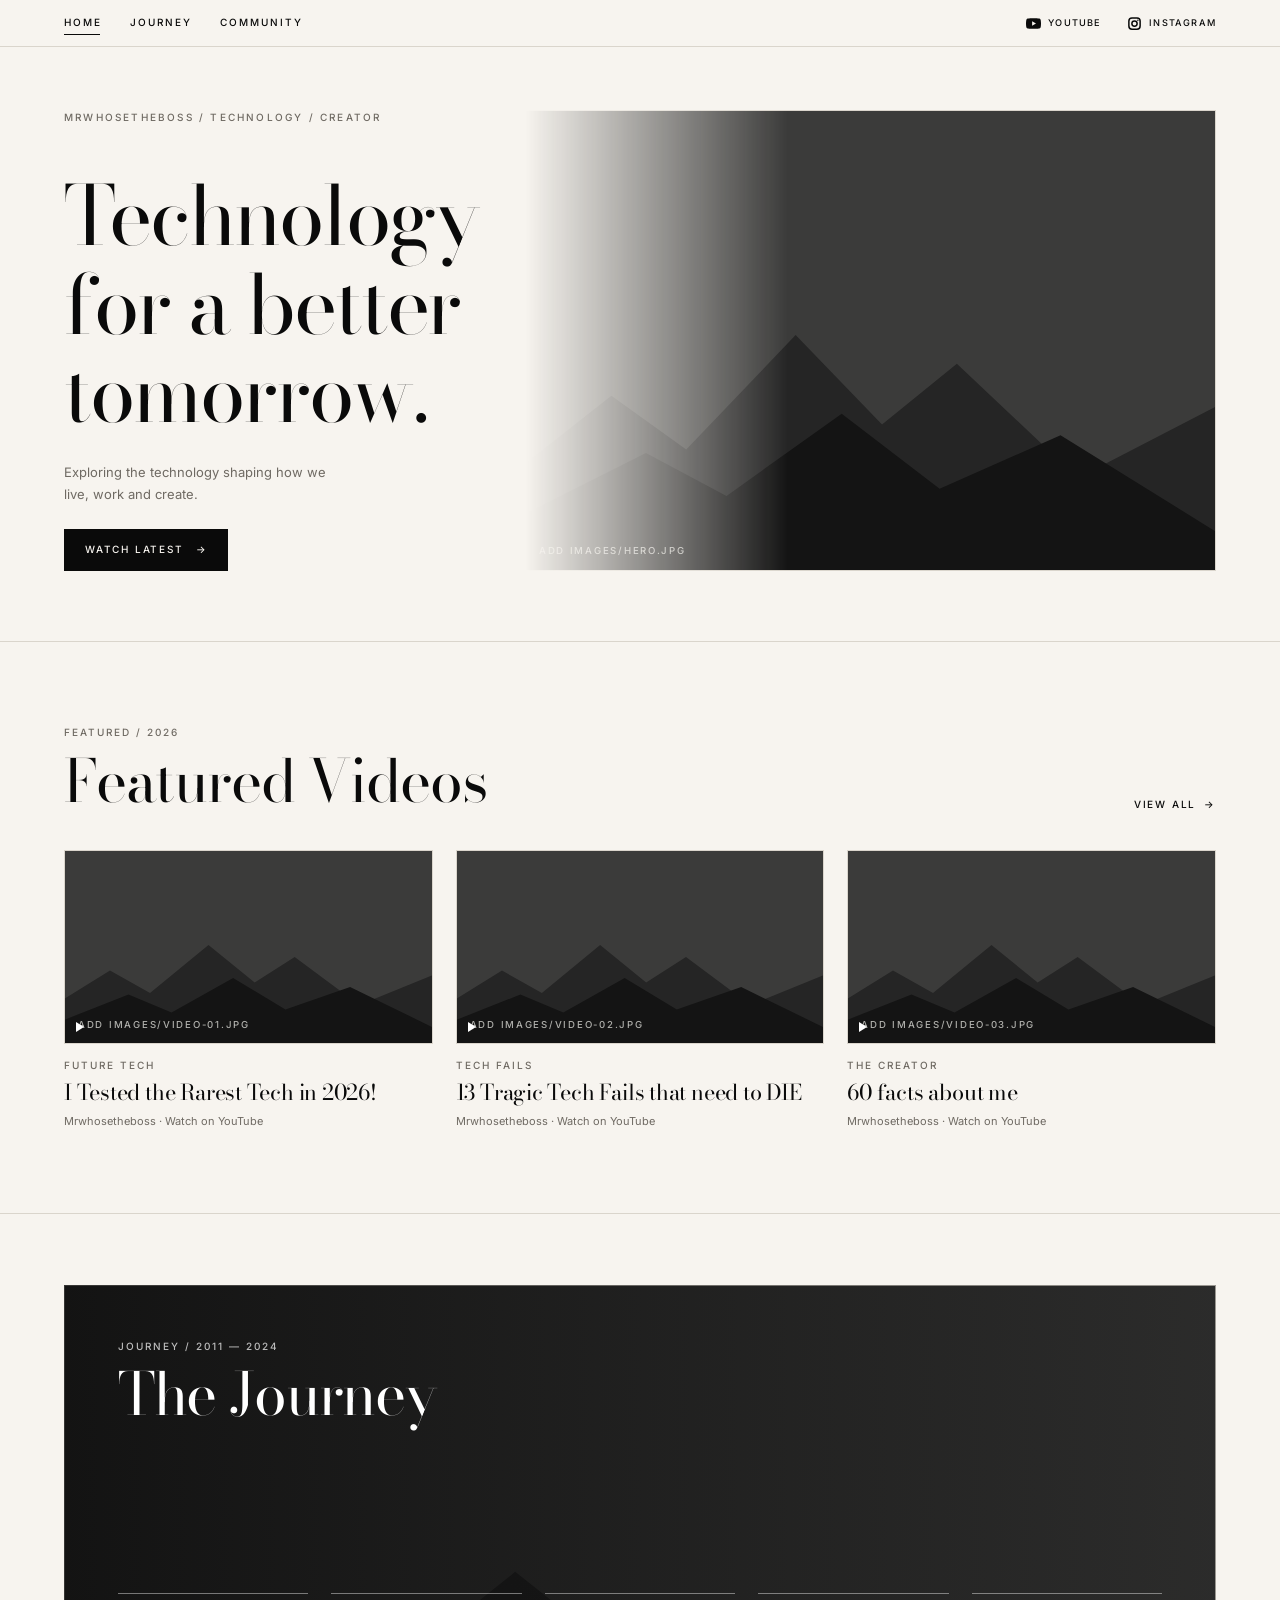
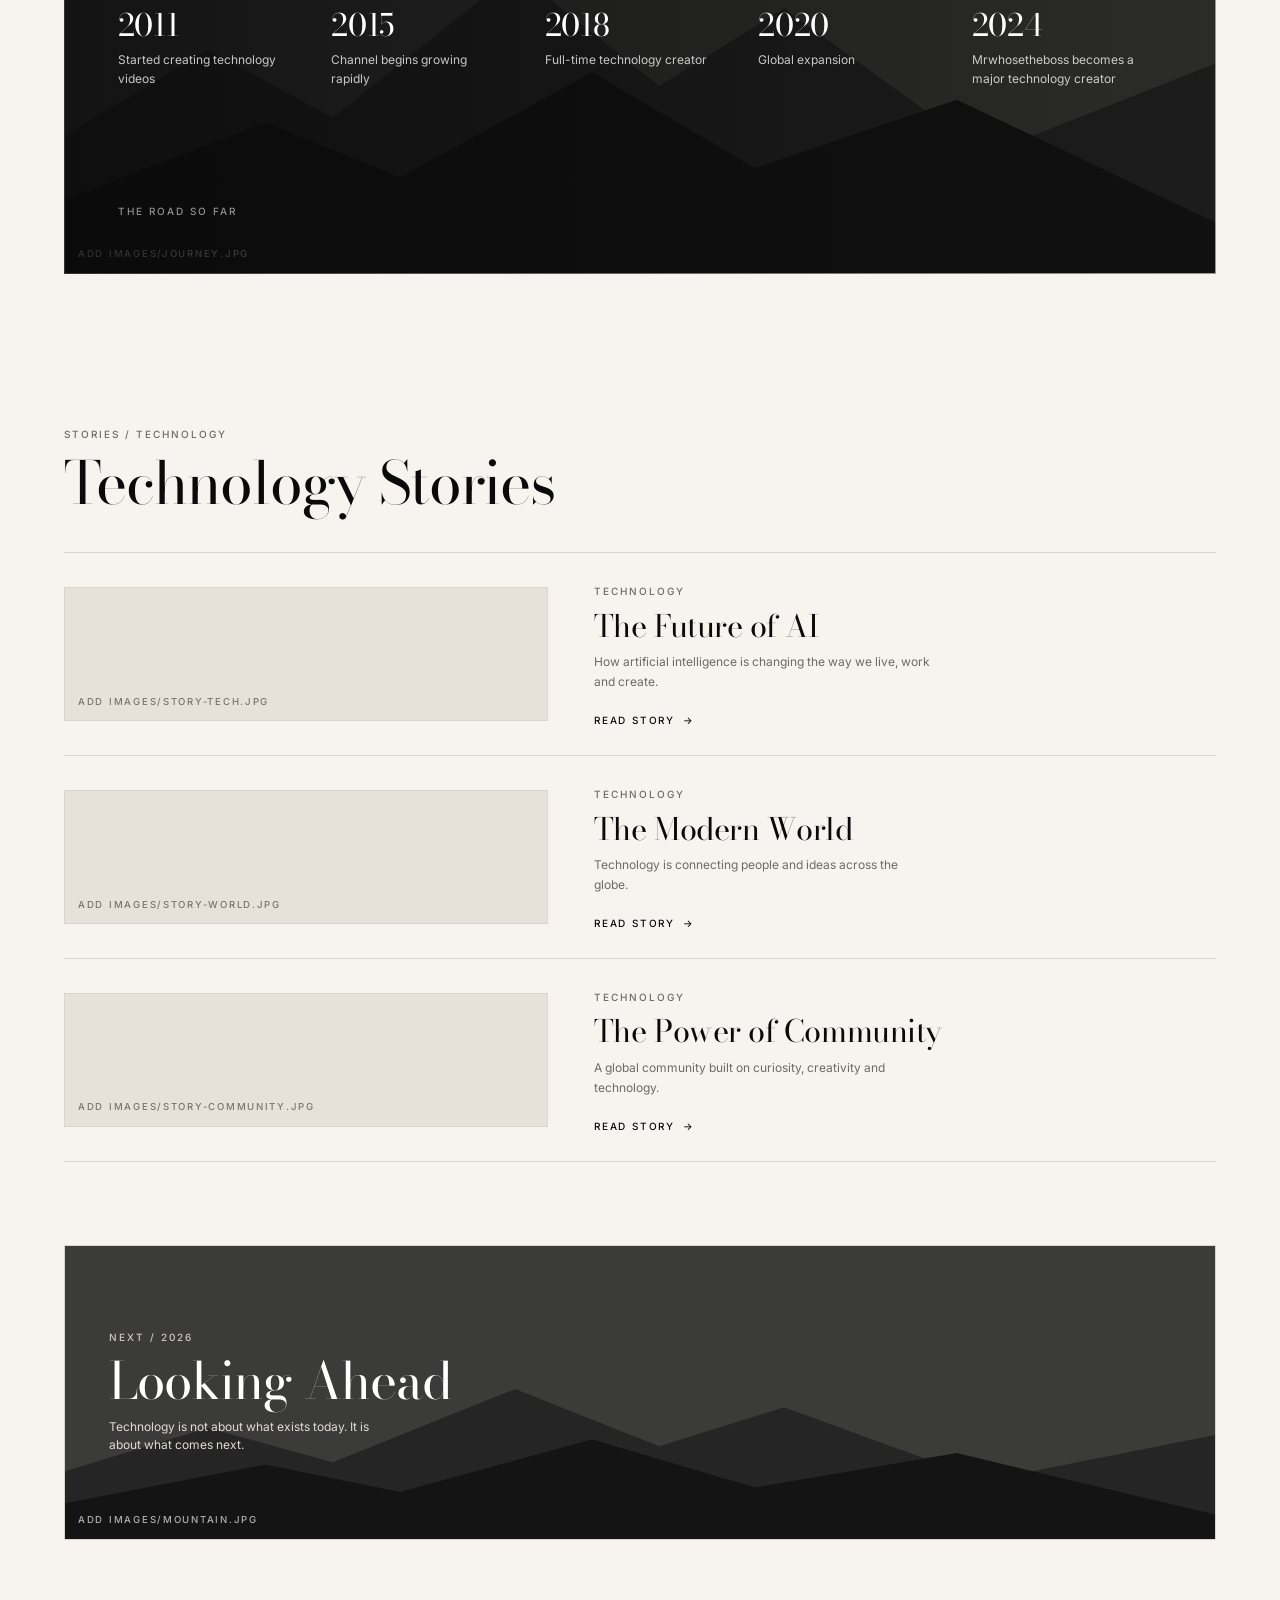
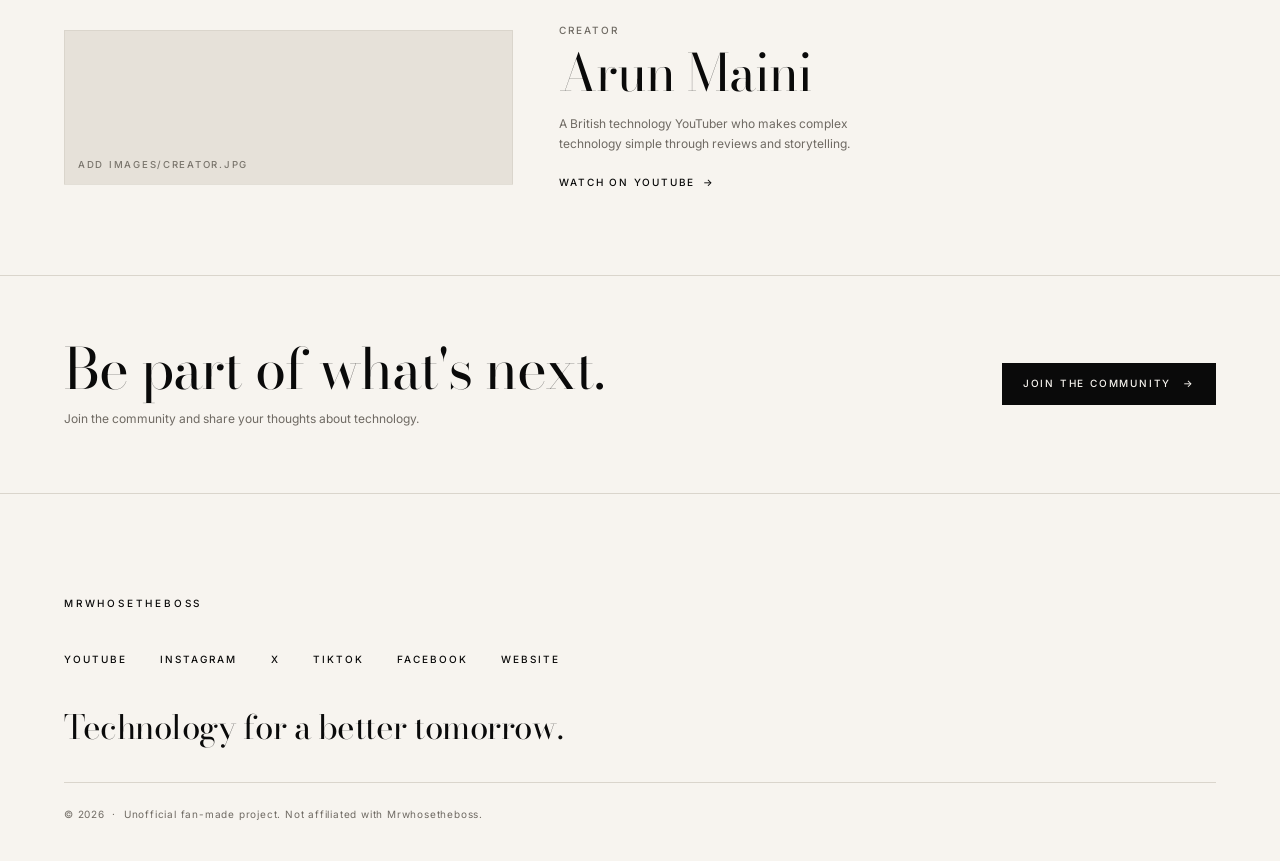
==== index.html @ d8d571d9 "Initial frontend" ====
<!DOCTYPE html>
<html lang="en">
<head>
  <meta charset="UTF-8">
  <meta name="viewport" content="width=device-width, initial-scale=1">
  <title>MRWHOSETHEBOSS — Technology for a better tomorrow</title>
  <meta name="description" content="An unofficial fan/community website celebrating technology creator Arun Maini (Mrwhosetheboss).">
  <link rel="preconnect" href="https://fonts.googleapis.com">
  <link rel="preconnect" href="https://fonts.gstatic.com" crossorigin>
  <link rel="stylesheet" href="https://fonts.googleapis.com/css2?family=Bodoni+Moda:ital,opsz,wght@0,6..96,400;0,6..96,500;1,6..96,400&family=Inter:wght@400;500;600&display=swap">
  <link rel="stylesheet" href="css/style.css">
  <script>
    document.documentElement.classList.add('js');
    /* Safety net: if the main script never runs, show the content instead of leaving it hidden. */
    setTimeout(function () { if (!window.__revealReady) document.documentElement.classList.remove('js'); }, 3000);
  </script>
  <script src="js/script.js" defer></script>
</head>
<body>
  <a class="skip" href="#main">Skip to content</a>

  <header class="site-header">
    <div class="wrap header-inner">
      <nav class="nav-links" aria-label="Primary">
        <a class="reveal-up" style="--d:0" href="index.html" aria-current="page">Home</a>
        <a class="reveal-up" style="--d:.08" href="index.html#journey">Journey</a>
        <a class="reveal-up" style="--d:.16" href="community.html">Community</a>
      </nav>
      <div class="header-social reveal-up" style="--d:.2" aria-label="Mrwhosetheboss social links">
        <a class="header-social-link" href="https://www.youtube.com/@Mrwhosetheboss" target="_blank" rel="noopener noreferrer" aria-label="Mrwhosetheboss on YouTube">
          <svg class="social-icon youtube-icon" viewBox="0 0 24 24" aria-hidden="true"><path d="M23.5 6.2a3 3 0 0 0-2.1-2.1C19.5 3.5 12 3.5 12 3.5s-7.5 0-9.4.6A3 3 0 0 0 .5 6.2 31.8 31.8 0 0 0 0 12a31.8 31.8 0 0 0 .5 5.8 3 3 0 0 0 2.1 2.1c1.9.6 9.4.6 9.4.6s7.5 0 9.4-.6a3 3 0 0 0 2.1-2.1A31.8 31.8 0 0 0 24 12a31.8 31.8 0 0 0-.5-5.8Z"/><path class="icon-cutout" d="m9.75 15.5 6.25-3.5-6.25-3.5v7Z"/></svg>
          <span>YouTube</span>
        </a>
        <a class="header-social-link" href="https://www.instagram.com/mrwhosetheboss/" target="_blank" rel="noopener noreferrer" aria-label="Mrwhosetheboss on Instagram">
          <svg class="social-icon instagram-icon" viewBox="0 0 24 24" aria-hidden="true"><rect x="3" y="3" width="18" height="18" rx="5"/><circle cx="12" cy="12" r="4.2"/><circle cx="17.4" cy="6.7" r="1.15" class="icon-dot"/></svg>
          <span>Instagram</span>
        </a>
      </div>
    </div>
  </header>

  <main id="main">
    <!-- HERO -->
    <section class="hero" aria-labelledby="hero-title">
      <div class="wrap hero-grid">
        <div class="hero-copy">
          <p class="meta reveal-up" style="--d:.25">Mrwhosetheboss / Technology / Creator</p>
          <div>
            <h1 class="display reveal-lines" id="hero-title" style="--d:.35">
              <span class="line" style="--l:0"><span>Technology</span></span>
              <span class="line" style="--l:1"><span>for a better</span></span>
              <span class="line" style="--l:2"><span>tomorrow.</span></span>
            </h1>
            <p class="small reveal-up" style="--d:.8">Exploring the technology shaping how we live, work and create.</p>
            <a class="btn reveal-up" style="--d:.95" href="https://www.youtube.com/@Mrwhosetheboss/videos" target="_blank" rel="noopener noreferrer">Watch latest <span class="arr" aria-hidden="true">→</span></a>
          </div>
        </div>
        <figure class="hero-media reveal-hero" style="--d:.55">
          <div class="img-box" data-fallback="dark" data-label="Add images/hero.jpg">
            <img src="images/hero.jpg" alt="Arun Maini looking out over a mountain landscape" width="1500" height="1000" fetchpriority="high">
          </div>
        </figure>
      </div>
    </section>

    <!-- FEATURED VIDEOS -->
    <section class="section rule" aria-labelledby="featured-title">
      <div class="wrap">
        <div class="head-row reveal-up">
          <div>
            <p class="meta">Featured / 2026</p>
            <h2 class="sec-title" id="featured-title">Featured Videos</h2>
          </div>
          <a class="more" href="https://www.youtube.com/@Mrwhosetheboss/videos" target="_blank" rel="noopener noreferrer">View all <span class="arr" aria-hidden="true">→</span></a>
        </div>
        <!-- Thumbnails: put your own files at images/video-01..03.jpg to override. If a local file is missing, the official YouTube thumbnail for the linked video is used. -->
        <div class="vgrid reveal-stagger">
          <a class="vcard" href="https://www.youtube.com/watch?v=UjRWQND6_ro" target="_blank" rel="noopener noreferrer">
            <div class="img-box thumb" data-fallback="dark" data-label="Add images/video-01.jpg"><img src="images/video-01.jpg" data-remote="https://i.ytimg.com/vi/UjRWQND6_ro/maxresdefault.jpg https://i.ytimg.com/vi/UjRWQND6_ro/hqdefault.jpg" alt="Thumbnail: I Tested the Rarest Tech in 2026!" loading="lazy" width="760" height="400"><span class="tri" aria-hidden="true"></span><span class="play" aria-hidden="true"></span></div>
            <span class="meta">Future Tech</span>
            <h3>I Tested the Rarest Tech in 2026!</h3>
            <p class="small">Mrwhosetheboss · Watch on YouTube</p>
          </a>
          <a class="vcard" href="https://www.youtube.com/watch?v=HvbOESd9u1w" target="_blank" rel="noopener noreferrer">
            <div class="img-box thumb" data-fallback="dark" data-label="Add images/video-02.jpg"><img src="images/video-02.jpg" data-remote="https://i.ytimg.com/vi/HvbOESd9u1w/maxresdefault.jpg https://i.ytimg.com/vi/HvbOESd9u1w/hqdefault.jpg" alt="Thumbnail: 13 Tragic Tech Fails that need to DIE" loading="lazy" width="760" height="400"><span class="tri" aria-hidden="true"></span><span class="play" aria-hidden="true"></span></div>
            <span class="meta">Tech Fails</span>
            <h3>13 Tragic Tech Fails that need to DIE</h3>
            <p class="small">Mrwhosetheboss · Watch on YouTube</p>
          </a>
          <a class="vcard" href="https://www.youtube.com/watch?v=Muv0wjyjSNs" target="_blank" rel="noopener noreferrer">
            <div class="img-box thumb" data-fallback="dark" data-label="Add images/video-03.jpg"><img src="images/video-03.jpg" data-remote="https://i.ytimg.com/vi/Muv0wjyjSNs/maxresdefault.jpg https://i.ytimg.com/vi/Muv0wjyjSNs/hqdefault.jpg" alt="Thumbnail: 60 facts about me" loading="lazy" width="760" height="400"><span class="tri" aria-hidden="true"></span><span class="play" aria-hidden="true"></span></div>
            <span class="meta">The Creator</span>
            <h3>60 facts about me</h3>
            <p class="small">Mrwhosetheboss · Watch on YouTube</p>
          </a>
        </div>
      </div>
    </section>

    <!-- JOURNEY -->
    <section class="section rule journey-section" id="journey" aria-labelledby="journey-title">
      <div class="wrap">
        <div class="journey-stage">
          <div class="journey-bg reveal-image" aria-hidden="true">
            <div class="img-box" data-fallback="dark" data-label="Add images/journey.jpg">
              <img src="images/journey.jpg" alt="" loading="lazy" width="1600" height="900">
            </div>
          </div>
          <div class="journey-overlay" aria-hidden="true"></div>
          <div class="journey-content">
            <div class="head-row reveal-up">
              <div>
                <p class="meta">Journey / 2011 — 2024</p>
                <h2 class="sec-title" id="journey-title">The Journey</h2>
              </div>
            </div>
            <ol class="jlist reveal-stagger">
              <li class="jitem"><b>2011</b><span>Started creating technology videos</span></li>
              <li class="jitem"><b>2015</b><span>Channel begins growing rapidly</span></li>
              <li class="jitem"><b>2018</b><span>Full-time technology creator</span></li>
              <li class="jitem"><b>2020</b><span>Global expansion</span></li>
              <li class="jitem"><b>2024</b><span>Mrwhosetheboss becomes a major technology creator</span></li>
            </ol>
            <p class="journey-caption meta reveal-up" style="--d:.2">The road so far</p>
          </div>
        </div>
      </div>
    </section>

    <!-- TECHNOLOGY STORIES -->
    <section class="section" aria-labelledby="stories-title">
      <div class="wrap">
        <div class="head-row reveal-up">
          <div>
            <p class="meta">Stories / Technology</p>
            <h2 class="sec-title" id="stories-title">Technology Stories</h2>
          </div>
        </div>
        <article class="srow reveal-up">
          <div class="img-box reveal-image" data-label="Add images/story-tech.jpg"><img src="images/story-tech.jpg" alt="Abstract close-up of concentric camera lens rings" loading="lazy" width="900" height="250"></div>
          <div>
            <span class="meta">Technology</span>
            <h3>The Future of AI</h3>
            <p class="small">How artificial intelligence is changing the way we live, work and create.</p>
            <a class="more" href="https://www.youtube.com/@Mrwhosetheboss/search?query=AI" target="_blank" rel="noopener noreferrer">Read story <span class="arr" aria-hidden="true">→</span></a>
          </div>
        </article>
        <article class="srow reveal-up">
          <div class="img-box reveal-image" data-label="Add images/story-world.jpg"><img src="images/story-world.jpg" alt="Layered misty mountain valleys in monochrome" loading="lazy" width="900" height="250"></div>
          <div>
            <span class="meta">Technology</span>
            <h3>The Modern World</h3>
            <p class="small">Technology is connecting people and ideas across the globe.</p>
            <a class="more" href="https://www.youtube.com/@Mrwhosetheboss/videos" target="_blank" rel="noopener noreferrer">Read story <span class="arr" aria-hidden="true">→</span></a>
          </div>
        </article>
        <article class="srow reveal-up">
          <div class="img-box reveal-image" data-label="Add images/story-community.jpg"><img src="images/story-community.jpg" alt="Points of light above a silhouetted crowd" loading="lazy" width="900" height="250"></div>
          <div>
            <span class="meta">Technology</span>
            <h3>The Power of Community</h3>
            <p class="small">A global community built on curiosity, creativity and technology.</p>
            <a class="more" href="community.html">Read story <span class="arr" aria-hidden="true">→</span></a>
          </div>
        </article>
      </div>
    </section>

    <!-- CINEMATIC BAND -->
    <section class="wrap band-section" aria-labelledby="band-title">
      <div class="band reveal-image" data-parallax>
        <div class="img-box" data-fallback="dark" data-label="Add images/mountain.jpg"><img src="images/mountain.jpg" alt="Misty mountain ridges fading into the distance" loading="lazy" width="1920" height="420"></div>
        <div class="band-text">
          <p class="meta">Next / 2026</p>
          <h2 id="band-title">Looking Ahead</h2>
          <p>Technology is not about what exists today. It is about what comes next.</p>
        </div>
      </div>
    </section>

    <!-- CREATOR -->
    <section class="wrap band-section" aria-labelledby="creator-title">
      <div class="creator">
        <div class="img-box reveal-image" data-label="Add images/creator.jpg"><img src="images/creator.jpg" alt="Portrait of Arun Maini, creator of Mrwhosetheboss" loading="lazy" width="900" height="310"></div>
        <div class="reveal-up" style="--d:.15">
          <p class="meta">Creator</p>
          <h2 id="creator-title">Arun Maini</h2>
          <p class="small">A British technology YouTuber who makes complex technology simple through reviews and storytelling.</p>
          <a class="more" href="https://www.youtube.com/@Mrwhosetheboss" target="_blank" rel="noopener noreferrer">Watch on YouTube <span class="arr" aria-hidden="true">→</span></a>
        </div>
      </div>
    </section>

    <!-- COMMUNITY CTA -->
    <section class="rule" aria-labelledby="cta-title">
      <div class="wrap cta">
        <div class="reveal-up">
          <h2 id="cta-title">Be part of what's next.</h2>
          <p class="small">Join the community and share your thoughts about technology.</p>
        </div>
        <a class="btn reveal-up" style="--d:.15" href="community.html">Join the community <span class="arr" aria-hidden="true">→</span></a>
      </div>
    </section>
  </main>

  <footer class="site-footer rule">
    <div class="wrap">
      <div class="foot reveal-stagger">
        <a class="foot-brand" href="index.html">Mrwhosetheboss</a>
        <ul class="social" aria-label="Mrwhosetheboss on the web">
          <li><a href="https://www.youtube.com/@Mrwhosetheboss" target="_blank" rel="noopener noreferrer" aria-label="Mrwhosetheboss on YouTube (opens in a new tab)">YouTube</a></li>
          <li><a href="https://www.instagram.com/mrwhosetheboss/" target="_blank" rel="noopener noreferrer" aria-label="Mrwhosetheboss on Instagram (opens in a new tab)">Instagram</a></li>
          <li><a href="https://x.com/Mrwhosetheboss" target="_blank" rel="noopener noreferrer" aria-label="Mrwhosetheboss on X (opens in a new tab)">X</a></li>
          <li><a href="https://www.tiktok.com/@mrwhosetheboss" target="_blank" rel="noopener noreferrer" aria-label="Mrwhosetheboss on TikTok (opens in a new tab)">TikTok</a></li>
          <li><a href="https://www.facebook.com/mrwhosetheboss/" target="_blank" rel="noopener noreferrer" aria-label="Mrwhosetheboss on Facebook (opens in a new tab)">Facebook</a></li>
          <li><a href="https://www.mrwhosetheboss.com/" target="_blank" rel="noopener noreferrer" aria-label="Mrwhosetheboss official website (opens in a new tab)">Website</a></li>
        </ul>
        <p class="foot-tag">Technology for a better tomorrow.</p>
        <p class="legal">© 2026 &nbsp;·&nbsp; Unofficial fan-made project. Not affiliated with Mrwhosetheboss.</p>
      </div>
    </div>
  </footer>
</body>
</html>
---- css/style.css ----
/* ===== Tokens ===== */
:root{
  --bg:#F7F4EF;--text:#0A0A0A;--muted:#6F6A63;--border:#DAD5CC;--field:#F1EDE6;
  --accent:#0A0A0A;--error:#B3342C;
  --max-width:1400px;--header-h:46px;--ease:cubic-bezier(.22,.7,.2,1);
  --sans:"Inter","Helvetica Neue",Arial,system-ui,-apple-system,sans-serif;
  --serif:"Bodoni Moda","Didot","Bodoni 72","Playfair Display",Georgia,"Times New Roman",serif;
}
*,*::before,*::after{box-sizing:border-box;margin:0;padding:0}
html{scroll-behavior:smooth;scroll-padding-top:calc(var(--header-h) + 12px);-webkit-text-size-adjust:100%}
body{background:var(--bg);color:var(--text);font-family:var(--sans);font-size:.875rem;line-height:1.55;overflow-x:hidden;-webkit-font-smoothing:antialiased}
body.leaving{opacity:0;transition:opacity .15s ease}
[hidden]{display:none!important}
img{display:block;max-width:100%}
a{color:inherit;text-decoration:none}
ul,ol{list-style:none}
button{font:inherit;color:inherit;background:none;border:0;cursor:pointer}
:focus-visible{outline:1px solid var(--text);outline-offset:4px}
.skip{position:absolute;left:-999px;top:8px;background:var(--text);color:var(--bg);padding:8px 14px;z-index:300}
.skip:focus{left:8px}
.wrap{width:min(90%,var(--max-width));margin-inline:auto}
.rule{border-top:1px solid var(--border)}
.section{padding-block:clamp(52px,6.5vw,104px)}
.band-section{padding-bottom:clamp(52px,6.5vw,104px)}

/* ===== Type ===== */
.meta{font-family:var(--sans);font-size:.625rem;letter-spacing:.2em;text-transform:uppercase;font-weight:500;color:var(--muted)}
.display,.sec-title,.band h2,.creator h2,.cta h2,.success h2,.srow h3,.vcard h3,.jitem b,.foot-tag{font-family:var(--serif);font-weight:400;font-optical-sizing:auto}
.display{letter-spacing:-.025em;line-height:1;font-size:clamp(2.7rem,6.4vw,6.5rem)}
.sec-title{font-size:clamp(2.1rem,4.6vw,4.25rem);letter-spacing:-.02em;line-height:1.04;margin-top:10px}
.small{font-size:.75rem;color:var(--muted);line-height:1.65}
.more{display:inline-flex;align-items:center;gap:8px;font-size:.625rem;letter-spacing:.18em;text-transform:uppercase;font-weight:500;transition:opacity .25s}
.more .arr{display:inline-block;transition:transform .3s var(--ease)}
.more:hover{opacity:.55}
.more:hover .arr{transform:translateX(4px)}

/* ===== Header (minimal, top-left) ===== */
.site-header{position:fixed;inset:0 0 auto 0;z-index:100;background:var(--bg);border-bottom:1px solid var(--border)}
.site-header .wrap{height:var(--header-h);display:flex;align-items:center}
.header-inner{justify-content:space-between;gap:24px}
.nav-links{display:flex;gap:clamp(18px,2.2vw,32px)}
.nav-links a{position:relative;font-size:.625rem;letter-spacing:.2em;text-transform:uppercase;font-weight:500;padding-block:6px}
.nav-links a::after{content:"";position:absolute;left:0;right:.2em;bottom:2px;height:1px;background:var(--text);transform:scaleX(0);transform-origin:left;transition:transform .35s var(--ease)}
.nav-links a:hover::after,.nav-links a[aria-current="page"]::after{transform:scaleX(1)}

.header-social{display:flex;align-items:center;gap:clamp(14px,2vw,26px);margin-left:auto}
.header-social-link{display:inline-flex;align-items:center;gap:7px;font-size:.575rem;letter-spacing:.13em;text-transform:uppercase;font-weight:500;white-space:nowrap;transition:opacity .25s ease,transform .35s var(--ease)}
.header-social-link:hover,.header-social-link:focus-visible{opacity:.55;transform:translateY(-1px)}
.social-icon{width:15px;height:15px;display:block;flex:none;fill:none;stroke:currentColor;stroke-width:1.5}
.youtube-icon{fill:currentColor;stroke:none}
.youtube-icon .icon-cutout{fill:var(--bg)}
.instagram-icon rect,.instagram-icon circle{vector-effect:non-scaling-stroke}
.instagram-icon .icon-dot{fill:currentColor;stroke:none}

/* ===== Buttons ===== */
.btn{display:inline-flex;align-items:center;justify-content:center;gap:12px;padding:12px 20px;background:var(--text);color:var(--bg);border:1px solid var(--text);font-size:.625rem;letter-spacing:.18em;text-transform:uppercase;font-weight:500;transition:background .25s ease,color .25s ease}
.btn .arr{display:inline-block;transition:transform .3s var(--ease)}
.btn:hover,.btn:focus-visible{background:transparent;color:var(--text)}
.btn:hover .arr{transform:translateX(3px)}
.btn[disabled]{opacity:.7;pointer-events:none}

/* ===== Images ===== */
.img-box{position:relative;overflow:hidden;background:#E6E1D9}
.img-box img{width:100%;height:100%;object-fit:cover;object-position:center;transition:scale .8s var(--ease)}
.img-box.missing{background:#E6E1D9;outline:1px solid var(--border);outline-offset:-1px}
.img-box.missing img{opacity:0}
.img-box.missing::after{content:attr(data-label);position:absolute;left:0;bottom:0;padding:12px 14px;font-size:.6rem;letter-spacing:.18em;text-transform:uppercase;font-weight:500;color:#7a756d}
.img-box.missing[data-fallback="dark"]{background:
  url("data:image/svg+xml,%3Csvg xmlns='http://www.w3.org/2000/svg' viewBox='0 0 1200 400' preserveAspectRatio='none'%3E%3Cpath d='M0 400V250l150-95 130 75 190-160 150 125 130-85 210 160 240-100v230z' fill='%23252525'/%3E%3Cpath d='M0 400V320l210-85 140 60 200-115 170 105 210-75 270 135v75z' fill='%23141414'/%3E%3C/svg%3E") bottom/100% 62% no-repeat,#3b3b3a}
.img-box.missing[data-fallback="dark"]::after{color:#b0b0ac}

/* ===== Hero ===== */
.hero{padding-top:calc(var(--header-h) + clamp(32px,5vw,80px));padding-bottom:clamp(40px,5.5vw,88px)}
.hero-grid{display:grid;grid-template-columns:40% 60%;align-items:stretch}
.hero-copy{position:relative;z-index:2;display:flex;flex-direction:column;justify-content:space-between;gap:36px}
.hero-copy .meta{letter-spacing:.22em}
.hero-copy .display{margin-bottom:clamp(20px,2.2vw,32px)}
.hero-copy p.small{max-width:34ch;font-size:.8125rem;margin-bottom:24px}
.hero-media{aspect-ratio:3/2;position:relative;-webkit-mask-image:linear-gradient(90deg,transparent 0,#000 38%);mask-image:linear-gradient(90deg,transparent 0,#000 38%)}
.hero-media .img-box{position:absolute;inset:0}
.hero-media img{filter:grayscale(1) contrast(1.03)}

/* ===== Section heads ===== */
.head-row{display:flex;justify-content:space-between;align-items:flex-end;gap:20px;margin-bottom:clamp(24px,3vw,44px)}

/* ===== Featured videos ===== */
.vgrid{display:grid;grid-template-columns:repeat(3,1fr);gap:clamp(14px,1.8vw,28px)}
.vcard{display:block}
.thumb{aspect-ratio:1.9/1;background:#161616}
.tri{position:absolute;left:12px;bottom:12px;z-index:2;border-left:8px solid #fff;border-block:5px solid transparent;pointer-events:none}
.play{position:absolute;left:50%;top:50%;z-index:2;width:52px;height:52px;margin:-26px 0 0 -26px;border:1px solid #fff;border-radius:50%;background:rgba(8,8,8,.5);display:grid;place-items:center;opacity:0;transform:scale(.9);transition:opacity .3s ease,transform .3s var(--ease);pointer-events:none}
.play::before{content:"";margin-left:3px;border-left:13px solid #fff;border-block:8px solid transparent}
.vcard:hover .thumb:not(.missing) img,.vcard:focus-visible .thumb:not(.missing) img,.srow:hover .img-box:not(.missing) img{scale:1.03}
.vcard:hover .play,.vcard:focus-visible .play{opacity:1;transform:none}
.vcard .meta{display:block;margin:14px 0 6px}
.vcard h3{font-size:clamp(1.2rem,1.7vw,1.5rem);letter-spacing:-.01em;line-height:1.2}
.vcard .small{font-size:.6875rem;margin-top:6px}

/* ===== Journey ===== */
.journey-section{padding-block:clamp(42px,5.5vw,86px)}
.journey-stage{position:relative;min-height:clamp(520px,46vw,700px);overflow:hidden;background:#1d1b18;color:#fff}
.journey-bg{position:absolute;inset:0;z-index:0;opacity:1!important;clip-path:none!important}
.journey-bg .img-box{position:absolute;inset:0;background:#1d1b18}
.journey-bg img{width:100%;height:100%;object-fit:cover;object-position:center;filter:grayscale(.2) contrast(1.04) brightness(.72);transform:scale(1.04);transition:transform 1.8s var(--ease),filter .8s ease}
.js .journey-bg{opacity:0!important;transition:opacity 1.1s var(--ease)}
.js .journey-bg.in{opacity:1!important}
.js .journey-bg.in img{transform:scale(1);filter:grayscale(.2) contrast(1.04) brightness(.72)}
.journey-overlay{position:absolute;inset:0;z-index:1;background:linear-gradient(90deg,rgba(8,8,8,.78) 0%,rgba(8,8,8,.55) 46%,rgba(8,8,8,.3) 100%)}
.journey-content{position:relative;z-index:2;min-height:inherit;display:flex;flex-direction:column;justify-content:space-between;padding:clamp(30px,4.2vw,60px)}
.journey-content .head-row{margin-bottom:clamp(42px,7vw,88px)}
.journey-content .meta{color:rgba(255,255,255,.72)}
.journey-content .sec-title{color:#fff}
.jlist{display:grid;grid-template-columns:repeat(5,1fr);gap:clamp(12px,1.8vw,26px)}
.jitem{border-top:1px solid rgba(255,255,255,.42);padding-top:16px}
.jitem b{display:block;color:#fff;font-size:clamp(1.55rem,2.4vw,2.3rem);line-height:1;letter-spacing:-.01em;margin-bottom:10px}
.jitem span{display:block;font-size:.75rem;color:rgba(255,255,255,.76);max-width:22ch;line-height:1.55}
.journey-caption{margin-top:clamp(24px,3vw,36px);color:rgba(255,255,255,.55)!important}

/* ===== Technology stories ===== */
.srow{display:grid;grid-template-columns:42% 1fr;gap:4%;align-items:center;padding-block:clamp(18px,2vw,28px);border-top:1px solid var(--border)}
.srow:last-child{border-bottom:1px solid var(--border)}
.srow .img-box{aspect-ratio:3.6/1}
.srow h3{font-size:clamp(1.5rem,2.4vw,2.2rem);letter-spacing:-.015em;line-height:1.1;margin:8px 0 10px}
.srow p{max-width:42ch;margin-bottom:16px}

/* ===== Cinematic band ===== */
.band{position:relative;height:clamp(260px,23vw,360px);overflow:hidden;background:#1f1f1e;color:#fff}
.band .img-box{position:absolute;inset:0;background:#1f1f1e}
.band .img-box img{position:absolute;left:0;top:-10%;height:120%;filter:brightness(.78)}
.band-text{position:relative;z-index:2;height:100%;display:flex;flex-direction:column;justify-content:center;padding:0 clamp(20px,3.5vw,52px);max-width:640px}
.band .meta{color:#cfcac2;margin-bottom:8px}
.band h2{font-size:clamp(2rem,4vw,3.5rem);letter-spacing:-.02em;line-height:1.05;margin-bottom:10px}
.band p:not(.meta){font-size:.75rem;color:#e0dcd5;max-width:36ch}

/* ===== Creator ===== */
.creator{display:grid;grid-template-columns:39% 1fr;gap:4%;align-items:center}
.creator .img-box{aspect-ratio:2.9/1}
.creator .meta{display:block}
.creator h2{font-size:clamp(2rem,4vw,3.4rem);letter-spacing:-.02em;line-height:1.05;margin:8px 0 14px}
.creator p.small{max-width:44ch;margin-bottom:16px}

/* ===== CTA ===== */
.cta{display:flex;justify-content:space-between;align-items:center;gap:24px;padding-block:clamp(40px,5vw,72px)}
.cta h2{font-size:clamp(2rem,4.4vw,3.8rem);letter-spacing:-.02em;line-height:1.05;margin-bottom:10px}

/* ===== Footer ===== */
.site-footer{padding-block:clamp(56px,8vw,120px) clamp(28px,3vw,44px)}
.foot{display:flex;flex-direction:column;gap:clamp(22px,3vw,36px)}
.foot-brand{align-self:flex-start;font-size:.625rem;letter-spacing:.28em;text-transform:uppercase;font-weight:500}
.social{display:flex;flex-wrap:wrap;gap:12px clamp(18px,2.6vw,40px)}
.social a{position:relative;display:inline-block;font-size:.625rem;letter-spacing:.2em;text-transform:uppercase;font-weight:500;padding-block:4px}
.social a::after{content:"";position:absolute;left:0;right:.2em;bottom:1px;height:1px;background:var(--text);transform:scaleX(0);transform-origin:left;transition:transform .35s var(--ease)}
.social a:hover::after,.social a:focus-visible::after{transform:scaleX(1)}
.foot-tag{font-size:clamp(1.4rem,2.6vw,2.4rem);letter-spacing:-.015em;line-height:1.15}
.legal{font-size:.625rem;letter-spacing:.08em;color:var(--muted);padding-top:clamp(14px,2vw,24px);border-top:1px solid var(--border)}

/* ===== Community ===== */
.c-grid{display:grid;grid-template-columns:minmax(0,1.1fr) minmax(0,.9fr);gap:clamp(28px,5vw,80px);align-items:stretch;padding-top:calc(var(--header-h) + clamp(32px,5vw,72px));padding-bottom:clamp(52px,6.5vw,104px)}
.c-copy{max-width:640px}
.c-copy .meta{display:block;margin-bottom:clamp(16px,2vw,24px)}
.c-copy .display{font-size:clamp(2.6rem,5.6vw,5.6rem);margin-bottom:clamp(18px,2.2vw,26px)}
.c-copy>p{max-width:46ch;margin-bottom:clamp(24px,3vw,36px)}
.c-image{position:relative;min-height:420px}
.c-image .img-box{position:absolute;inset:0}
.c-image img{filter:grayscale(1) contrast(1.03)}
.form{display:grid;gap:16px}
.field{display:grid;gap:6px}
.field label{font-size:.5625rem;letter-spacing:.18em;text-transform:uppercase;font-weight:600}
.field input,.field select,.field textarea{width:100%;font:inherit;font-size:.8125rem;color:var(--text);background:var(--field);border:1px solid var(--border);border-radius:0;padding:11px 12px;transition:border-color .25s,background .25s;appearance:none;-webkit-appearance:none}
.field textarea{resize:vertical;min-height:96px;line-height:1.5}
.field select{cursor:pointer;background:var(--field) url("data:image/svg+xml,%3Csvg xmlns='http://www.w3.org/2000/svg' width='10' height='6' fill='none' stroke='%230A0A0A' stroke-width='1.4'%3E%3Cpath d='m1 1 4 4 4-4'/%3E%3C/svg%3E") no-repeat right 12px center}
.field input::placeholder,.field textarea::placeholder{color:#9d978e}
.field input:focus,.field select:focus,.field textarea:focus{outline:0;border-color:var(--text);background-color:#fff}
.field.invalid input,.field.invalid select,.field.invalid textarea{border-color:var(--error)}
.error{display:flex;align-items:center;gap:6px;min-height:0;font-size:.6875rem;color:var(--error)}
.error:not(:empty)::before{content:"!";flex:none;width:12px;height:12px;border:1px solid var(--error);border-radius:50%;display:grid;place-items:center;font-size:.55rem;font-weight:700;line-height:1}
.form .btn{justify-self:start;margin-top:6px}
.spinner{display:none;width:10px;height:10px;border:1.5px solid currentColor;border-right-color:transparent;border-radius:50%;animation:spin .7s linear infinite}
.btn.loading .spinner{display:inline-block}
.btn.loading .arr{display:none}
@keyframes spin{to{transform:rotate(360deg)}}
.success{padding:clamp(28px,4vw,48px) 0;max-width:520px;animation:rise .7s var(--ease) both}
.success:focus{outline:0}
.check{display:inline-grid;place-items:center;width:34px;height:34px;border:1px solid var(--text);border-radius:50%;margin-bottom:18px}
.check svg{width:16px;height:16px;stroke:var(--text);stroke-width:2;fill:none;stroke-dasharray:24;stroke-dashoffset:24;animation:draw .6s .2s var(--ease) forwards}
.success h2{font-size:clamp(2rem,3.6vw,3rem);letter-spacing:-.02em;line-height:1.05;margin-bottom:10px}
.success p{margin-bottom:18px}
@keyframes draw{to{stroke-dashoffset:0}}
@keyframes rise{from{opacity:0;transform:translateY(12px)}to{opacity:1;transform:none}}

/* =====================================================================
   SCROLL ANIMATION SYSTEM  (driven by IntersectionObserver in js/script.js)
   .reveal          fade
   .reveal-up       fade + 25px rise
   .reveal-lines    headline: each .line slides up out of a mask
   .reveal-image    clip + fade + gentle scale-down on the <img>
   .reveal-hero     hero image: fade + 1.03 → 1
   .reveal-stagger  children appear one after another (JS sets --i)
   Optional: style="--d:.2" adds a delay in seconds.
   ===================================================================== */
.js .reveal,.js .reveal-up,.js .reveal-hero,.js .reveal-stagger>*{opacity:0}
.js .reveal{transition:opacity .8s var(--ease) calc(var(--d,0)*1s)}
.js .reveal-up,.js .reveal-stagger>*{transform:translateY(25px);transition:opacity .8s var(--ease) calc(var(--d,0)*1s),transform .9s var(--ease) calc(var(--d,0)*1s)}
.js .reveal-stagger>*{transition-delay:calc(var(--i,0)*.12s);--d:0}
.js .reveal.in,.js .reveal-up.in,.js .reveal-hero.in,.js .reveal-stagger.in>*{opacity:1}
.js .reveal-up.in,.js .reveal-stagger.in>*{transform:none}

/* headline line reveal */
.js .reveal-lines .line{display:block;overflow:hidden;padding-block:.08em .12em;margin-block:-.08em -.12em}
.js .reveal-lines .line>span{display:block;transform:translateY(105%);transition:transform .95s var(--ease) calc(var(--d,0)*1s + var(--l,0)*.12s)}
.js .reveal-lines.in .line>span{transform:none}

/* images */
.js .reveal-image{opacity:0;clip-path:inset(0 0 12% 0);transition:opacity .9s var(--ease) calc(var(--d,0)*1s),clip-path 1.1s var(--ease) calc(var(--d,0)*1s)}
.js .reveal-image.in{opacity:1;clip-path:inset(0)}
.js .reveal-image img{transform:scale(1.06);transition:transform 1.6s var(--ease) calc(var(--d,0)*1s),scale .8s var(--ease)}
.js .reveal-image.in img{transform:none}
.js .reveal-hero{transition:opacity 1.1s var(--ease) calc(var(--d,0)*1s)}
.js .reveal-hero img{transform:scale(1.03);transition:transform 1.8s var(--ease) calc(var(--d,0)*1s),scale .8s var(--ease)}
.js .reveal-hero.in img{transform:none}
.js .reveal-stagger img{transform:scale(1.05);transition:transform 1.5s var(--ease) calc(var(--i,0)*.12s),scale .8s var(--ease)}
.js .reveal-stagger.in img{transform:none}

/* cinematic band: slow fade + scale, very subtle parallax (JS sets --py) */
.js .band.reveal-image{clip-path:none;transition:opacity 1.6s ease}
.js .band.reveal-image .img-box img{transform:translate3d(0,var(--py,0px),0);scale:1.08;transition:scale 2.4s var(--ease)}
.js .band.reveal-image.in .img-box img{scale:1}

/* ===== Responsive ===== */
@media (max-width:1024px){
  .jlist{gap:14px}
  .jitem span{font-size:.6875rem}
  .journey-content{padding:32px}
}
@media (max-width:900px){
  .hero-grid{grid-template-columns:1fr}
  .hero-copy{gap:20px}
  .hero-copy .display{margin-bottom:16px}
  .hero-media{aspect-ratio:4/3;margin-top:28px;-webkit-mask-image:linear-gradient(180deg,transparent 0,#000 30%);mask-image:linear-gradient(180deg,transparent 0,#000 30%)}
  .c-grid{grid-template-columns:1fr}
  .c-image{display:none}
}
@media (max-width:768px){
  .vgrid{grid-template-columns:1fr;gap:30px}
  .header-social-link span{display:none}
  .header-social{gap:12px}
  .social-icon{width:16px;height:16px}
  .journey-stage{min-height:680px}
  .journey-content{padding:28px 22px}
  .journey-overlay{background:linear-gradient(180deg,rgba(8,8,8,.72) 0%,rgba(8,8,8,.54) 48%,rgba(8,8,8,.76) 100%)}
  .jlist{grid-template-columns:1fr;gap:0}
  .jitem{display:grid;grid-template-columns:84px 1fr;gap:12px;align-items:baseline;padding-block:16px}
  .jitem b{margin:0}
  .jitem span{max-width:none}
  .srow{grid-template-columns:1fr;gap:14px}
  .srow .img-box{aspect-ratio:16/9}
  .band{height:300px}
  .creator{grid-template-columns:1fr;gap:18px}
  .creator .img-box{aspect-ratio:3/2}
  .cta{flex-direction:column;align-items:flex-start}
  .cta .btn,.form .btn{width:100%}
}
@media (max-width:480px){
  :root{--header-h:42px}
  .header-inner{gap:12px}
  .nav-links{gap:14px}
  .nav-links a{font-size:.535rem;letter-spacing:.13em}
  .display{font-size:clamp(2.6rem,14vw,3.6rem)}
  .social{gap:10px 18px}
  .header-social{gap:10px}
  .social-icon{width:15px;height:15px}
  .journey-stage{min-height:720px}
  .journey-content{padding:24px 18px}
}

/* ===== Reduced motion ===== */
@media (prefers-reduced-motion:reduce){
  html{scroll-behavior:auto}
  *,*::before,*::after{animation-duration:.01ms!important;animation-iteration-count:1!important;transition-duration:.01ms!important;transition-delay:0s!important}
  .js .reveal,.js .reveal-up,.js .reveal-hero,.js .reveal-image,.js .reveal-stagger>*{opacity:1!important;transform:none!important;clip-path:none!important}
  .js .reveal-lines .line>span,.js .reveal-image img,.js .reveal-hero img,.js .reveal-stagger img,.js .band.reveal-image .img-box img{transform:none!important;scale:1!important}
  .vcard:hover .thumb img{scale:1!important}
}
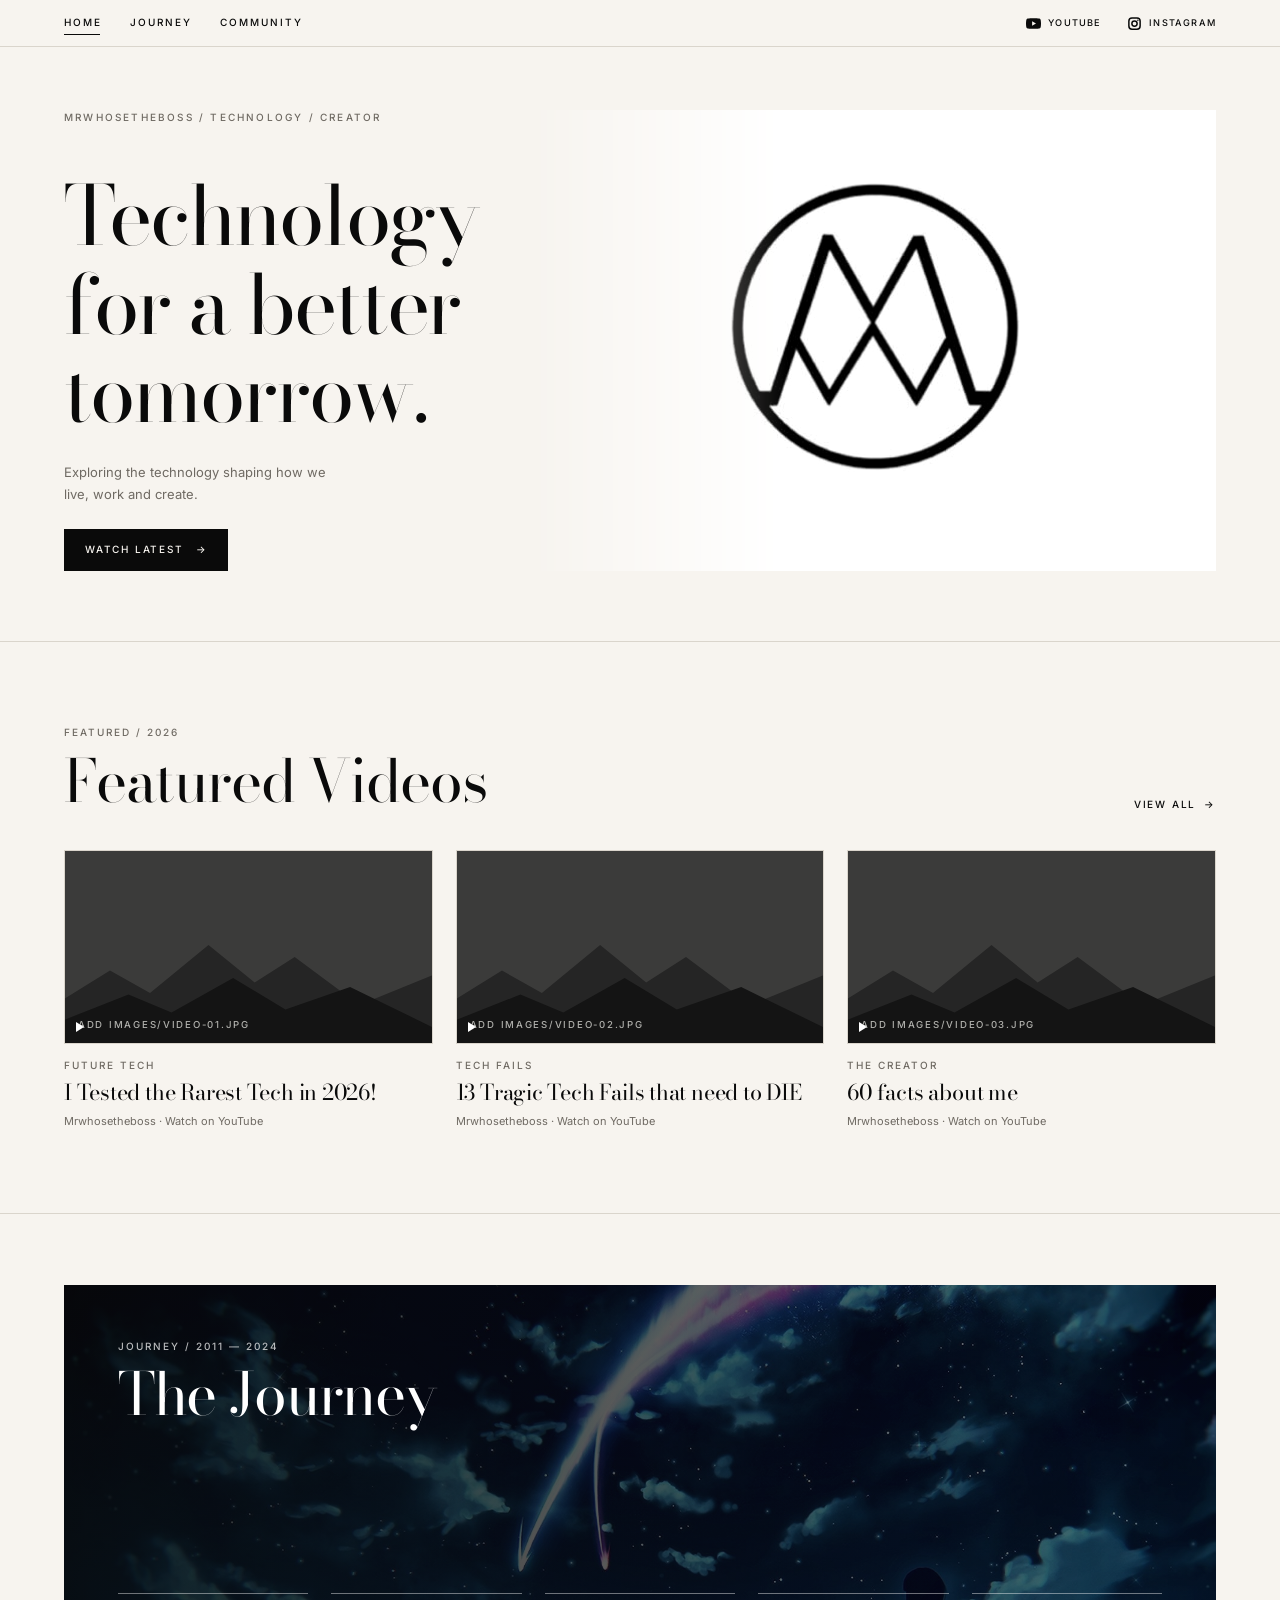
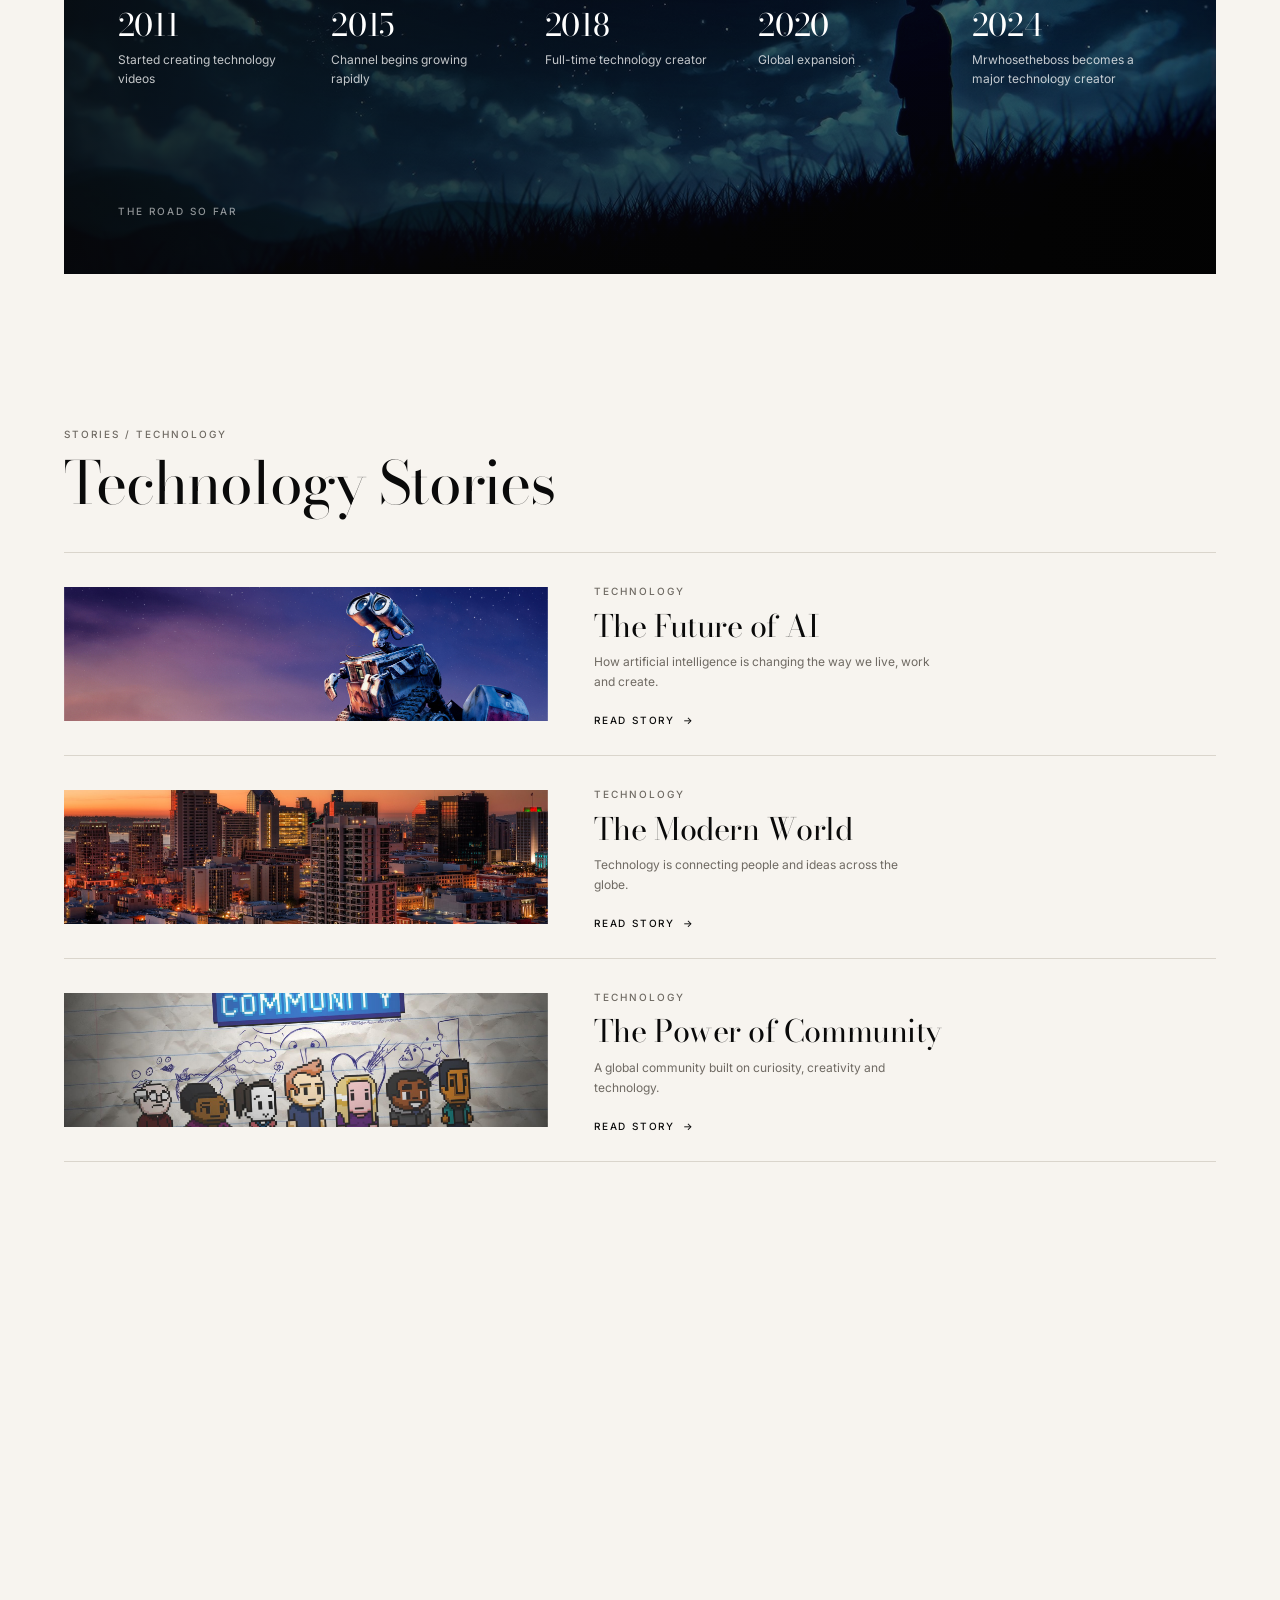
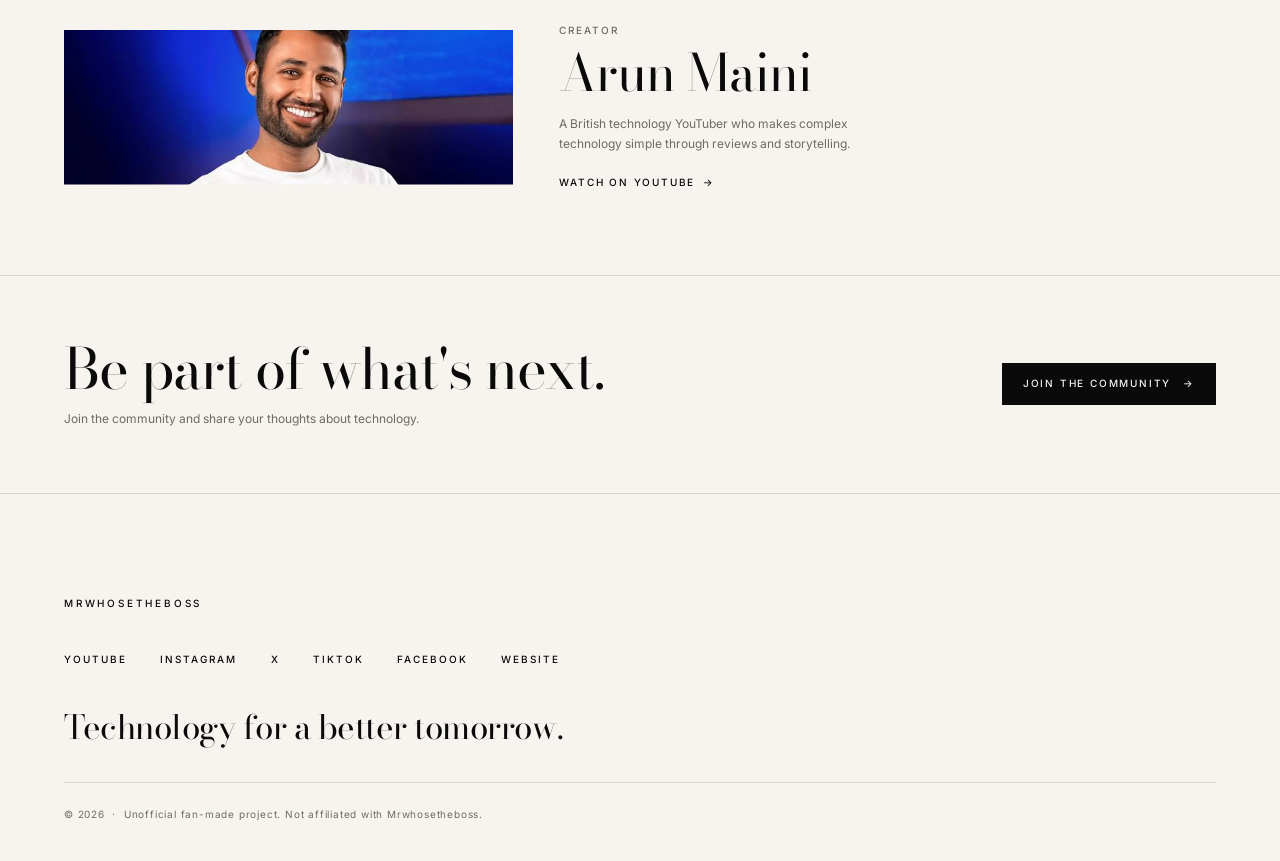
==== commit 6156917d: "Fix image path casing" ====
--- a/index.html
+++ b/index.html
@@ -56,8 +56,8 @@
           </div>
         </div>
         <figure class="hero-media reveal-hero" style="--d:.55">
-          <div class="img-box" data-fallback="dark" data-label="Add images/hero.jpg">
-            <img src="images/hero.jpg" alt="Arun Maini looking out over a mountain landscape" width="1500" height="1000" fetchpriority="high">
+          <div class="img-box" data-fallback="dark" data-label="Add images/Hero.jpg">
+            <img src="images/Hero.jpg" alt="Arun Maini looking out over a mountain landscape" width="1500" height="1000" fetchpriority="high">
           </div>
         </figure>
       </div>
@@ -102,8 +102,8 @@
       <div class="wrap">
         <div class="journey-stage">
           <div class="journey-bg reveal-image" aria-hidden="true">
-            <div class="img-box" data-fallback="dark" data-label="Add images/journey.jpg">
-              <img src="images/journey.jpg" alt="" loading="lazy" width="1600" height="900">
+            <div class="img-box" data-fallback="dark" data-label="Add images/JOURNEY.jpg">
+              <img src="images/JOURNEY.jpg" alt="" loading="lazy" width="1600" height="900">
             </div>
           </div>
           <div class="journey-overlay" aria-hidden="true"></div>
@@ -137,7 +137,7 @@
           </div>
         </div>
         <article class="srow reveal-up">
-          <div class="img-box reveal-image" data-label="Add images/story-tech.jpg"><img src="images/story-tech.jpg" alt="Abstract close-up of concentric camera lens rings" loading="lazy" width="900" height="250"></div>
+          <div class="img-box reveal-image" data-label="Add images/STORY-TECH.jpg"><img src="images/STORY-TECH.jpg" alt="Abstract close-up of concentric camera lens rings" loading="lazy" width="900" height="250"></div>
           <div>
             <span class="meta">Technology</span>
             <h3>The Future of AI</h3>
@@ -146,7 +146,7 @@
           </div>
         </article>
         <article class="srow reveal-up">
-          <div class="img-box reveal-image" data-label="Add images/story-world.jpg"><img src="images/story-world.jpg" alt="Layered misty mountain valleys in monochrome" loading="lazy" width="900" height="250"></div>
+          <div class="img-box reveal-image" data-label="Add images/STORY-WORLD.jpg"><img src="images/STORY-WORLD.jpg" alt="Layered misty mountain valleys in monochrome" loading="lazy" width="900" height="250"></div>
           <div>
             <span class="meta">Technology</span>
             <h3>The Modern World</h3>
@@ -155,7 +155,7 @@
           </div>
         </article>
         <article class="srow reveal-up">
-          <div class="img-box reveal-image" data-label="Add images/story-community.jpg"><img src="images/story-community.jpg" alt="Points of light above a silhouetted crowd" loading="lazy" width="900" height="250"></div>
+          <div class="img-box reveal-image" data-label="Add images/STORY-COMMUNITY.jpg"><img src="images/STORY-COMMUNITY.jpg" alt="Points of light above a silhouetted crowd" loading="lazy" width="900" height="250"></div>
           <div>
             <span class="meta">Technology</span>
             <h3>The Power of Community</h3>
@@ -169,7 +169,7 @@
     <!-- CINEMATIC BAND -->
     <section class="wrap band-section" aria-labelledby="band-title">
       <div class="band reveal-image" data-parallax>
-        <div class="img-box" data-fallback="dark" data-label="Add images/mountain.jpg"><img src="images/mountain.jpg" alt="Misty mountain ridges fading into the distance" loading="lazy" width="1920" height="420"></div>
+        <div class="img-box" data-fallback="dark" data-label="Add images/MOUNTAIN.jpg"><img src="images/MOUNTAIN.jpg" alt="Misty mountain ridges fading into the distance" loading="lazy" width="1920" height="420"></div>
         <div class="band-text">
           <p class="meta">Next / 2026</p>
           <h2 id="band-title">Looking Ahead</h2>
@@ -181,7 +181,7 @@
     <!-- CREATOR -->
     <section class="wrap band-section" aria-labelledby="creator-title">
       <div class="creator">
-        <div class="img-box reveal-image" data-label="Add images/creator.jpg"><img src="images/creator.jpg" alt="Portrait of Arun Maini, creator of Mrwhosetheboss" loading="lazy" width="900" height="310"></div>
+        <div class="img-box reveal-image" data-label="Add images/CREATOR.jpg"><img src="images/CREATOR.jpg" alt="Portrait of Arun Maini, creator of Mrwhosetheboss" loading="lazy" width="900" height="310"></div>
         <div class="reveal-up" style="--d:.15">
           <p class="meta">Creator</p>
           <h2 id="creator-title">Arun Maini</h2>
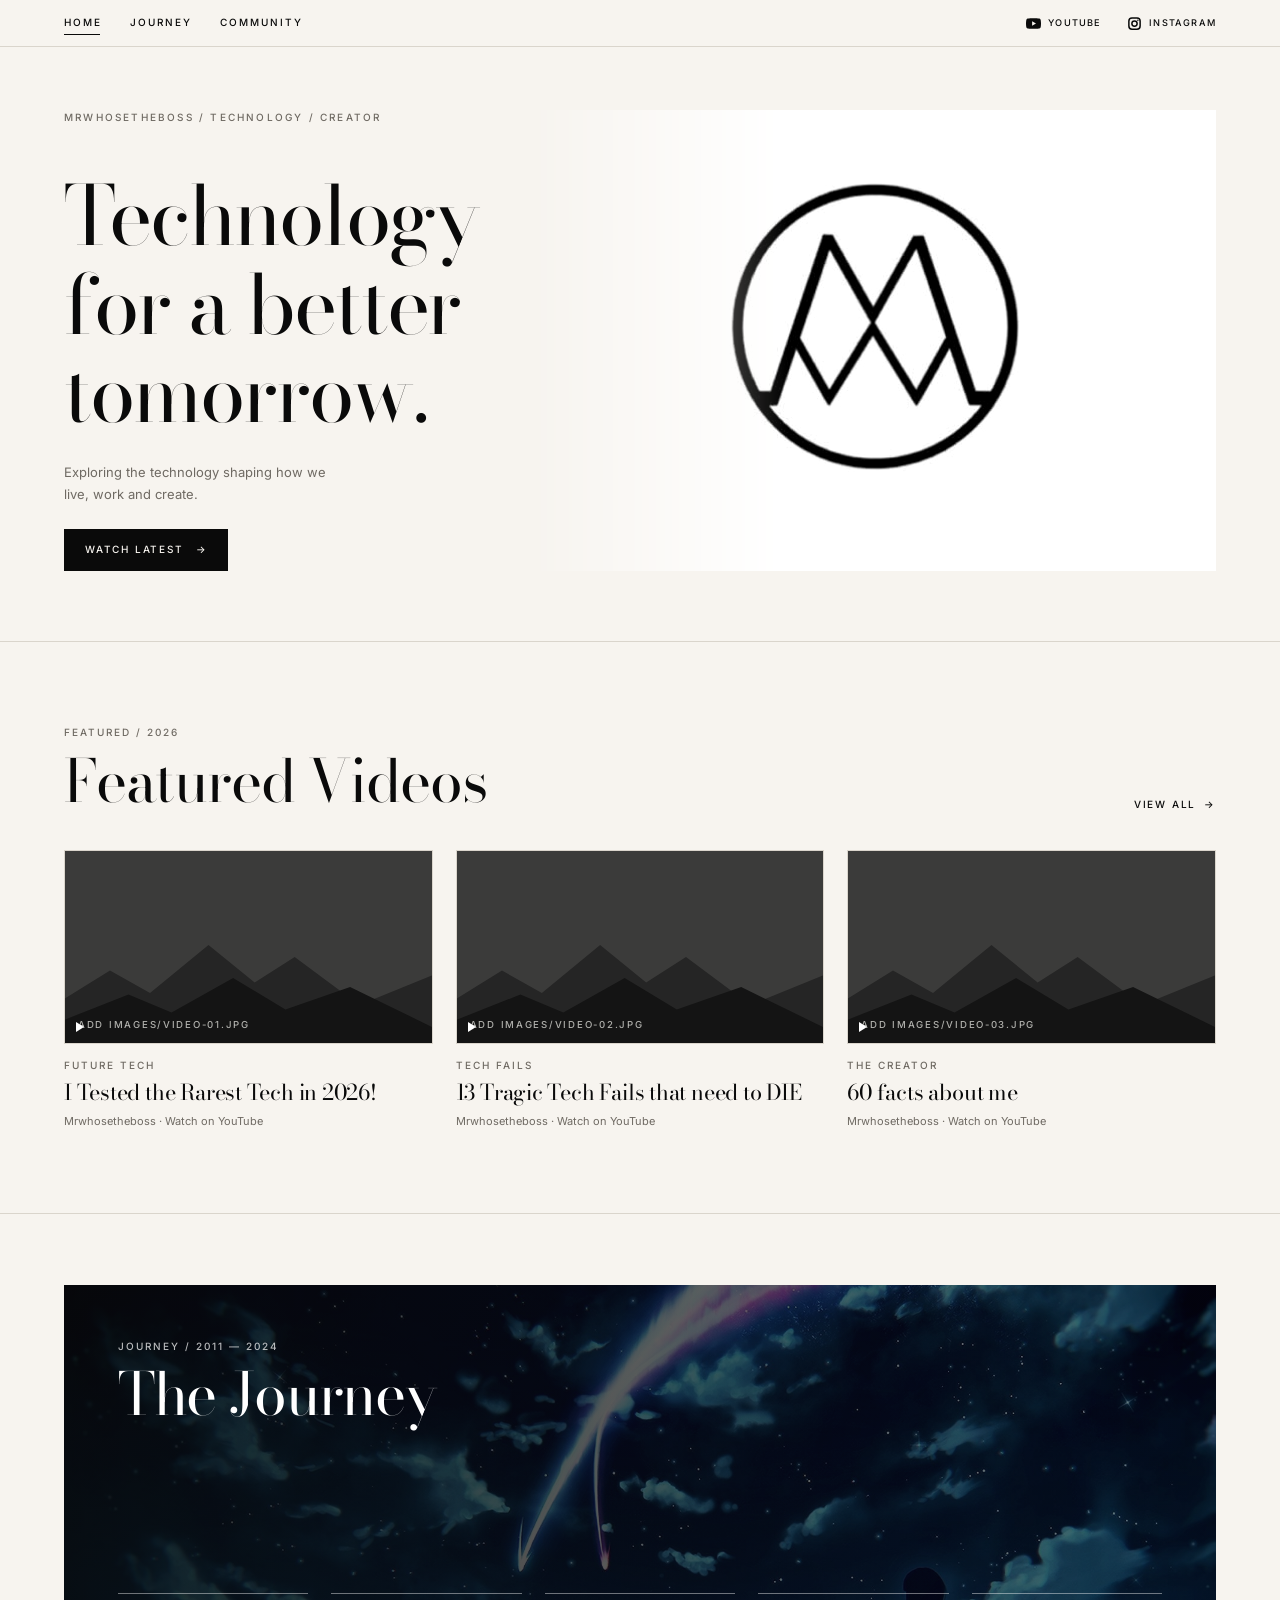
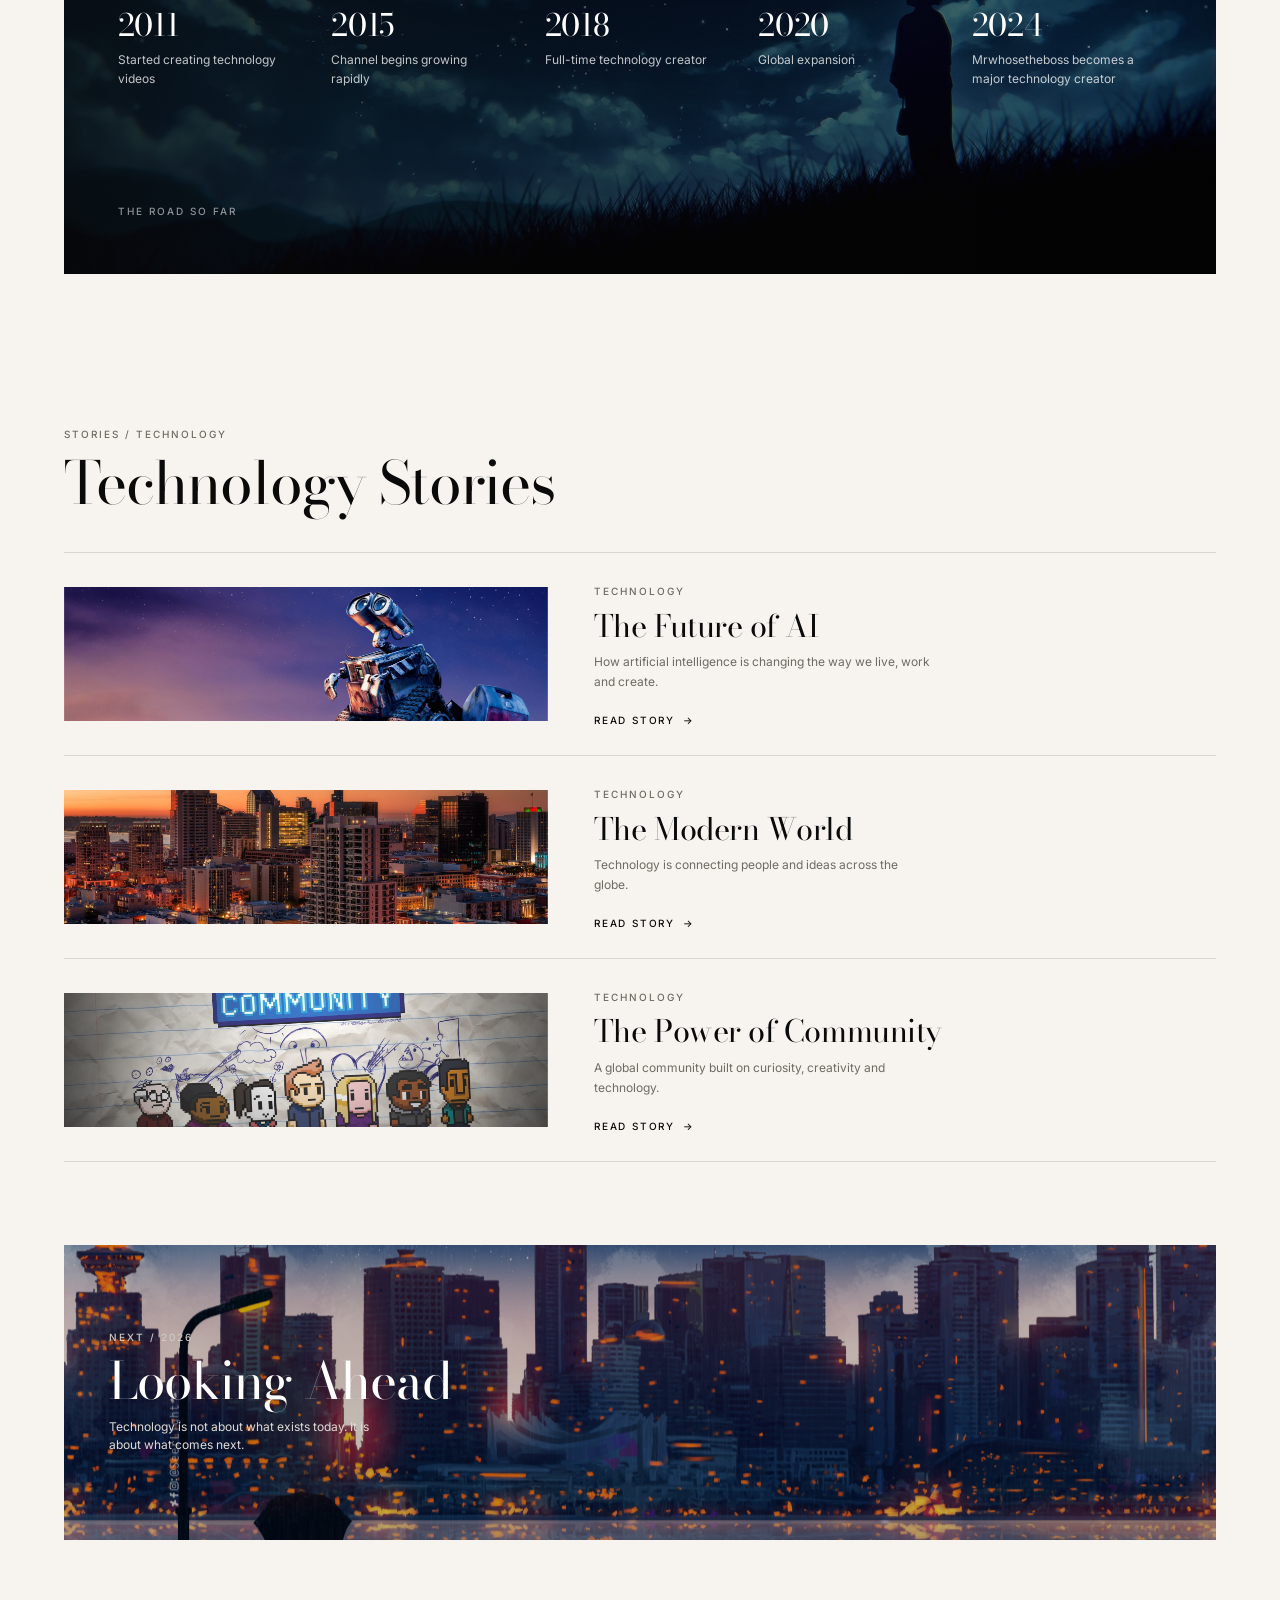
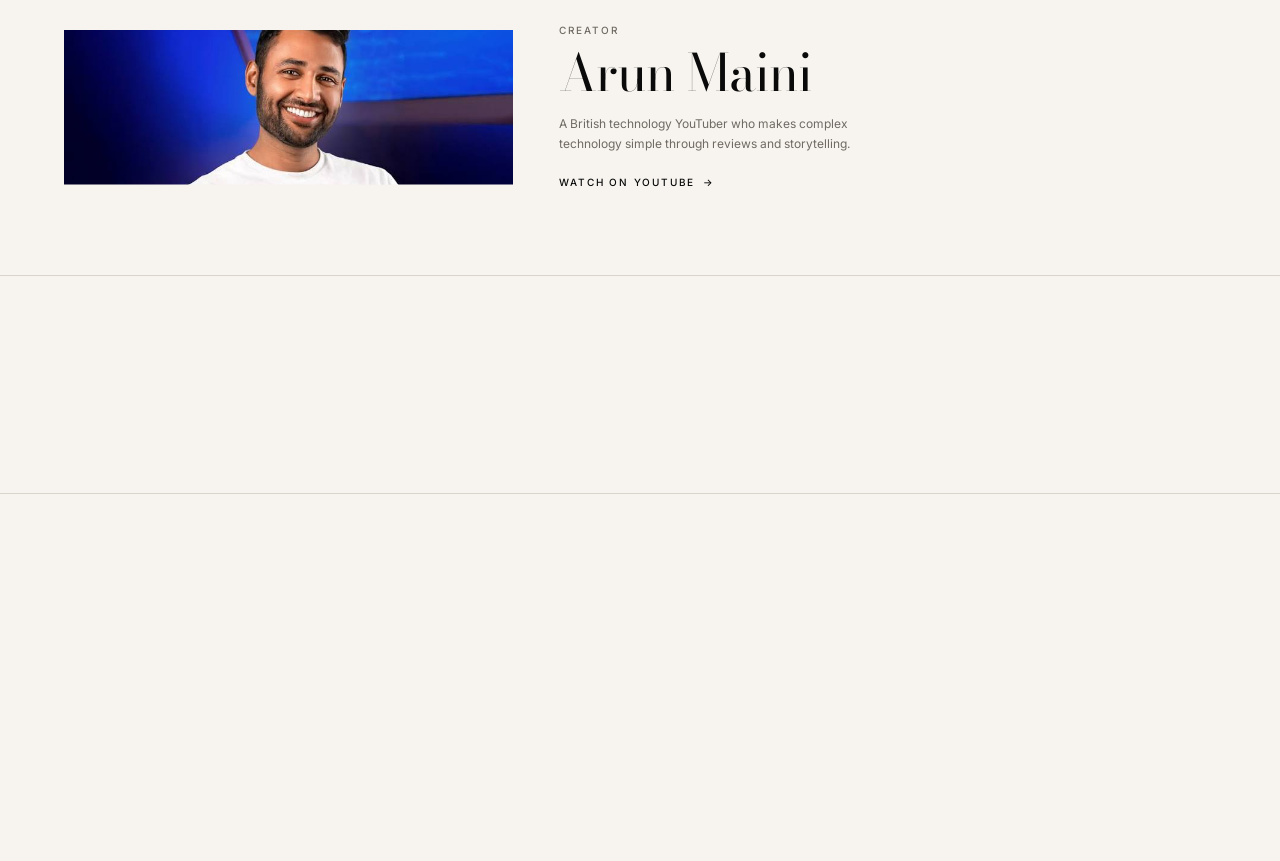
==== commit 5825c8b3: "Bux Fix" ====
--- a/index.html
+++ b/index.html
@@ -102,8 +102,8 @@
       <div class="wrap">
         <div class="journey-stage">
           <div class="journey-bg reveal-image" aria-hidden="true">
-            <div class="img-box" data-fallback="dark" data-label="Add images/JOURNEY.jpg">
-              <img src="images/JOURNEY.jpg" alt="" loading="lazy" width="1600" height="900">
+            <div class="img-box" data-fallback="dark" data-label="Add images/journey.jpg">
+              <img src="images/journey.jpg" alt="" loading="lazy" width="1600" height="900">
             </div>
           </div>
           <div class="journey-overlay" aria-hidden="true"></div>
@@ -137,7 +137,7 @@
           </div>
         </div>
         <article class="srow reveal-up">
-          <div class="img-box reveal-image" data-label="Add images/STORY-TECH.jpg"><img src="images/STORY-TECH.jpg" alt="Abstract close-up of concentric camera lens rings" loading="lazy" width="900" height="250"></div>
+          <div class="img-box reveal-image" data-label="Add images/story-tech.jpg"><img src="images/story-tech.jpg" alt="Abstract close-up of concentric camera lens rings" loading="lazy" width="900" height="250"></div>
           <div>
             <span class="meta">Technology</span>
             <h3>The Future of AI</h3>
@@ -146,7 +146,7 @@
           </div>
         </article>
         <article class="srow reveal-up">
-          <div class="img-box reveal-image" data-label="Add images/STORY-WORLD.jpg"><img src="images/STORY-WORLD.jpg" alt="Layered misty mountain valleys in monochrome" loading="lazy" width="900" height="250"></div>
+          <div class="img-box reveal-image" data-label="Add images/story-world.jpg"><img src="images/story-world.jpg" alt="Layered misty mountain valleys in monochrome" loading="lazy" width="900" height="250"></div>
           <div>
             <span class="meta">Technology</span>
             <h3>The Modern World</h3>
@@ -155,7 +155,7 @@
           </div>
         </article>
         <article class="srow reveal-up">
-          <div class="img-box reveal-image" data-label="Add images/STORY-COMMUNITY.jpg"><img src="images/STORY-COMMUNITY.jpg" alt="Points of light above a silhouetted crowd" loading="lazy" width="900" height="250"></div>
+          <div class="img-box reveal-image" data-label="Add images/story-community.jpg"><img src="images/story-community.jpg" alt="Points of light above a silhouetted crowd" loading="lazy" width="900" height="250"></div>
           <div>
             <span class="meta">Technology</span>
             <h3>The Power of Community</h3>
@@ -169,7 +169,7 @@
     <!-- CINEMATIC BAND -->
     <section class="wrap band-section" aria-labelledby="band-title">
       <div class="band reveal-image" data-parallax>
-        <div class="img-box" data-fallback="dark" data-label="Add images/MOUNTAIN.jpg"><img src="images/MOUNTAIN.jpg" alt="Misty mountain ridges fading into the distance" loading="lazy" width="1920" height="420"></div>
+        <div class="img-box" data-fallback="dark" data-label="Add images/mountain.jpg"><img src="images/mountain.jpg" alt="Misty mountain ridges fading into the distance" loading="lazy" width="1920" height="420"></div>
         <div class="band-text">
           <p class="meta">Next / 2026</p>
           <h2 id="band-title">Looking Ahead</h2>
@@ -181,7 +181,7 @@
     <!-- CREATOR -->
     <section class="wrap band-section" aria-labelledby="creator-title">
       <div class="creator">
-        <div class="img-box reveal-image" data-label="Add images/CREATOR.jpg"><img src="images/CREATOR.jpg" alt="Portrait of Arun Maini, creator of Mrwhosetheboss" loading="lazy" width="900" height="310"></div>
+        <div class="img-box reveal-image" data-label="Add images/creator.jpg"><img src="images/creator.jpg" alt="Portrait of Arun Maini, creator of Mrwhosetheboss" loading="lazy" width="900" height="310"></div>
         <div class="reveal-up" style="--d:.15">
           <p class="meta">Creator</p>
           <h2 id="creator-title">Arun Maini</h2>
